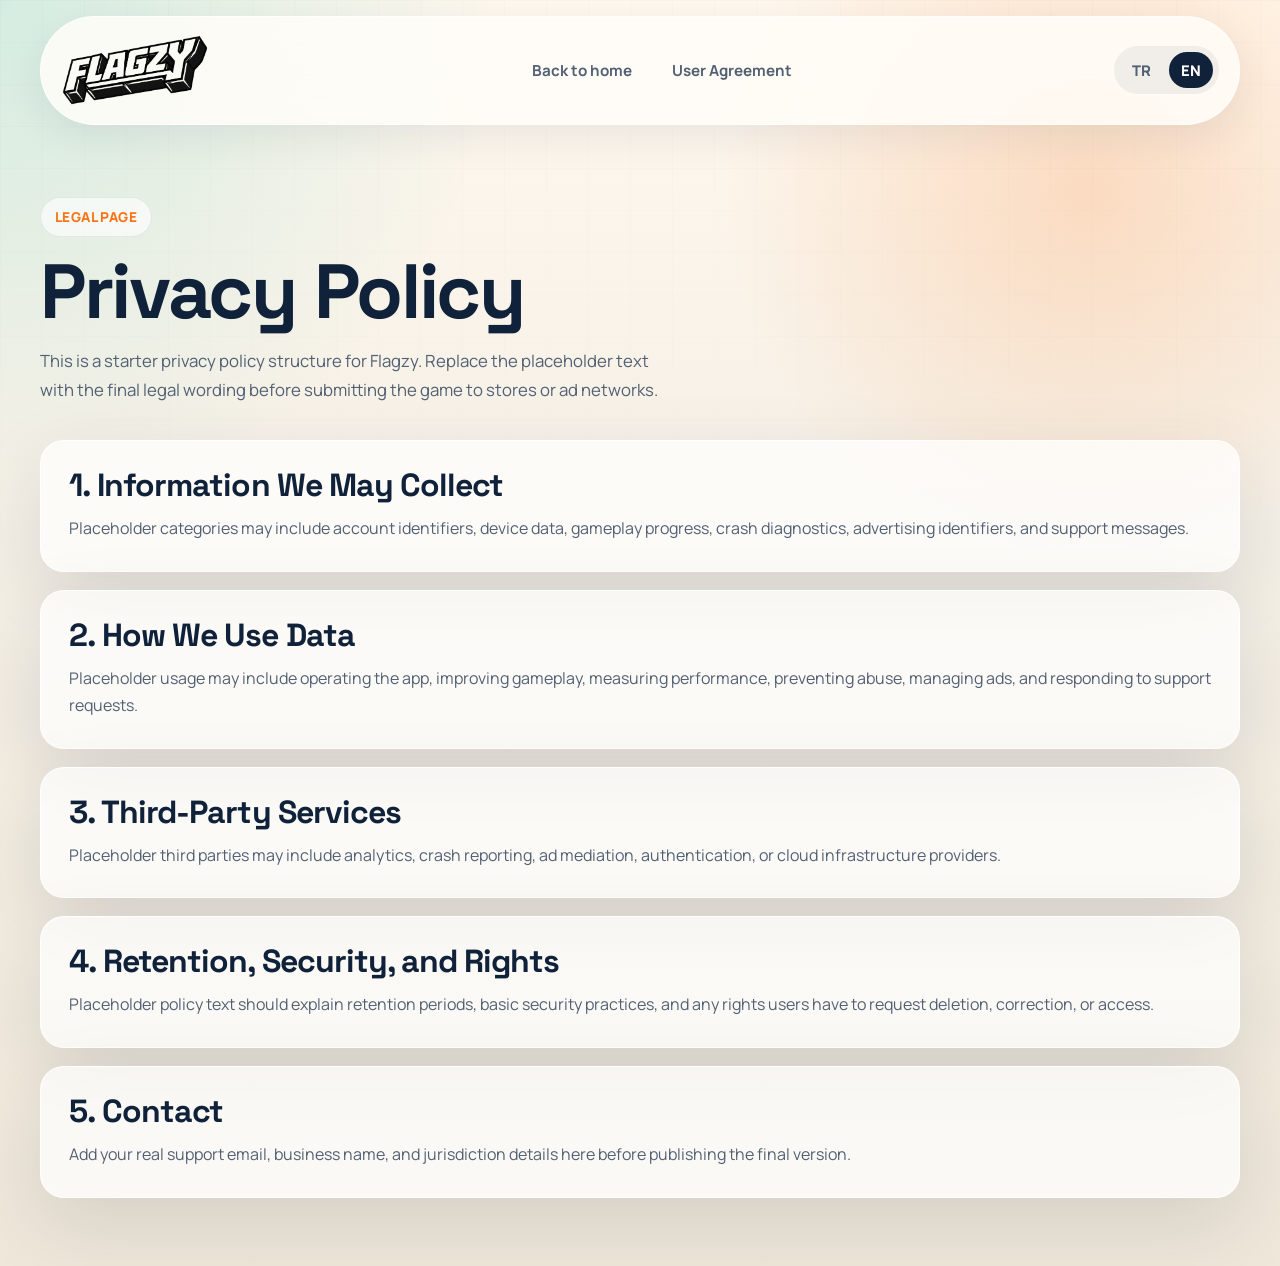
==== privacy.html @ a8903164 "Initial commit" ====
<!DOCTYPE html>
<html lang="en">
  <head>
    <meta charset="UTF-8" />
    <meta name="viewport" content="width=device-width, initial-scale=1.0" />
    <title>Flagzy | Privacy Policy</title>
    <meta
      name="description"
      content="Placeholder privacy policy page for the Flagzy mobile game."
    />
    <link rel="preconnect" href="https://fonts.googleapis.com" />
    <link rel="preconnect" href="https://fonts.gstatic.com" crossorigin />
    <link
      href="https://fonts.googleapis.com/css2?family=Manrope:wght@400;500;700;800&family=Space+Grotesk:wght@500;700&display=swap"
      rel="stylesheet"
    />
    <link rel="icon" href="logo.png" />
    <link rel="stylesheet" href="styles.css" />
  </head>
  <body data-title-key="metaTitlePrivacy" class="legal-page">
    <div class="page-shell">
      <header class="site-header legal-header">
        <a class="brand compact-brand" href="index.html#top">
          <img src="logo.png" alt="Flagzy logo" class="brand-logo" />
        </a>

        <nav class="legal-nav">
          <a href="index.html#overview" data-i18n="legalBackHome">Back to home</a>
          <a href="user-agreement.html" data-i18n="footerAgreement">User Agreement</a>
        </nav>

        <div class="lang-switch" aria-label="Language switcher">
          <button type="button" data-lang-switch="tr">TR</button>
          <button type="button" data-lang-switch="en">EN</button>
        </div>
      </header>

      <main class="legal-content">
        <section class="legal-hero">
          <span class="eyebrow" data-i18n="privacyEyebrow">Legal page</span>
          <h1 data-i18n="privacyTitle">Privacy Policy</h1>
          <p data-i18n="privacyIntro">
            This is a starter privacy policy structure for Flagzy. Replace the
            placeholder text with the final legal wording before submitting the
            game to stores or ad networks.
          </p>
        </section>

        <section class="legal-card">
          <h2 data-i18n="privacySectionOneTitle">1. Information We May Collect</h2>
          <p data-i18n="privacySectionOneText">
            Placeholder categories may include account identifiers, device data,
            gameplay progress, crash diagnostics, advertising identifiers, and
            support messages.
          </p>
        </section>

        <section class="legal-card">
          <h2 data-i18n="privacySectionTwoTitle">2. How We Use Data</h2>
          <p data-i18n="privacySectionTwoText">
            Placeholder usage may include operating the app, improving
            gameplay, measuring performance, preventing abuse, managing ads, and
            responding to support requests.
          </p>
        </section>

        <section class="legal-card">
          <h2 data-i18n="privacySectionThreeTitle">3. Third-Party Services</h2>
          <p data-i18n="privacySectionThreeText">
            Placeholder third parties may include analytics, crash reporting,
            ad mediation, authentication, or cloud infrastructure providers.
          </p>
        </section>

        <section class="legal-card">
          <h2 data-i18n="privacySectionFourTitle">4. Retention, Security, and Rights</h2>
          <p data-i18n="privacySectionFourText">
            Placeholder policy text should explain retention periods, basic
            security practices, and any rights users have to request deletion,
            correction, or access.
          </p>
        </section>

        <section class="legal-card">
          <h2 data-i18n="privacySectionFiveTitle">5. Contact</h2>
          <p data-i18n="privacySectionFiveText">
            Add your real support email, business name, and jurisdiction details
            here before publishing the final version.
          </p>
        </section>
      </main>
    </div>

    <script src="script.js"></script>
  </body>
</html>
---- styles.css ----
:root {
  --bg: #f4efe5;
  --bg-soft: #fff9ef;
  --surface: rgba(255, 255, 255, 0.8);
  --surface-strong: #fffdf8;
  --text: #10213a;
  --muted: #526073;
  --line: rgba(16, 33, 58, 0.12);
  --accent: #f97316;
  --accent-soft: rgba(249, 115, 22, 0.16);
  --mint: #14b8a6;
  --gold: #f4b400;
  --shadow: 0 28px 80px rgba(16, 33, 58, 0.12);
  --radius-xl: 32px;
  --radius-lg: 24px;
  --radius-md: 18px;
  --header-height: 92px;
}

* {
  box-sizing: border-box;
}

html {
  scroll-behavior: smooth;
}

body {
  margin: 0;
  min-width: 320px;
  font-family: "Manrope", sans-serif;
  color: var(--text);
  background:
    radial-gradient(circle at top left, rgba(20, 184, 166, 0.18), transparent 28%),
    radial-gradient(circle at 85% 15%, rgba(249, 115, 22, 0.2), transparent 24%),
    linear-gradient(180deg, #fff8ee 0%, #f4efe5 45%, #efe7d9 100%);
}

body::before {
  content: "";
  position: fixed;
  inset: 0;
  pointer-events: none;
  background-image:
    linear-gradient(rgba(16, 33, 58, 0.03) 1px, transparent 1px),
    linear-gradient(90deg, rgba(16, 33, 58, 0.03) 1px, transparent 1px);
  background-size: 42px 42px;
  mask-image: linear-gradient(180deg, rgba(0, 0, 0, 0.45), transparent 70%);
}

a {
  color: inherit;
  text-decoration: none;
}

img {
  display: block;
  max-width: 100%;
}

.page-shell {
  width: min(1200px, calc(100% - 32px));
  margin: 0 auto;
  padding-bottom: 48px;
}

.site-header {
  position: sticky;
  top: 16px;
  z-index: 20;
  display: grid;
  grid-template-columns: auto 1fr auto;
  align-items: center;
  gap: 16px;
  min-height: var(--header-height);
  margin-top: 16px;
  padding: 16px 20px;
  background: rgba(255, 253, 248, 0.86);
  border: 1px solid rgba(255, 255, 255, 0.8);
  border-radius: 999px;
  backdrop-filter: blur(20px);
  box-shadow: 0 12px 40px rgba(16, 33, 58, 0.08);
}

.brand,
.compact-brand {
  display: inline-flex;
  align-items: center;
}

.brand-logo {
  width: 148px;
  height: auto;
}

.site-nav,
.legal-nav {
  display: flex;
  flex-wrap: wrap;
  justify-content: center;
  gap: 12px;
}

.site-nav a,
.legal-nav a {
  padding: 10px 14px;
  font-size: 0.95rem;
  font-weight: 700;
  color: var(--muted);
  border-radius: 999px;
  transition:
    color 180ms ease,
    background-color 180ms ease,
    transform 180ms ease;
}

.site-nav a:hover,
.legal-nav a:hover,
.site-nav a:focus-visible,
.legal-nav a:focus-visible {
  color: var(--text);
  background: rgba(16, 33, 58, 0.06);
  transform: translateY(-1px);
}

.menu-toggle {
  display: none;
  justify-self: start;
  padding: 10px 14px;
  border: 0;
  border-radius: 999px;
  background: rgba(16, 33, 58, 0.08);
  color: var(--text);
  font: inherit;
  font-weight: 800;
  cursor: pointer;
}

.lang-switch {
  display: inline-flex;
  align-items: center;
  gap: 6px;
  padding: 6px;
  background: rgba(16, 33, 58, 0.06);
  border-radius: 999px;
}

.lang-switch button {
  border: 0;
  background: transparent;
  color: var(--muted);
  padding: 8px 12px;
  border-radius: 999px;
  font: inherit;
  font-size: 0.92rem;
  font-weight: 800;
  cursor: pointer;
  transition:
    background-color 180ms ease,
    color 180ms ease;
}

.lang-switch button.is-active {
  color: #ffffff;
  background: var(--text);
}

.section {
  padding: 72px 0;
  scroll-margin-top: 128px;
}

.hero {
  display: grid;
  grid-template-columns: minmax(0, 1.05fr) minmax(320px, 0.95fr);
  gap: 40px;
  align-items: center;
  min-height: calc(100vh - 160px);
}

.section-copy {
  position: relative;
  z-index: 1;
}

.eyebrow {
  display: inline-flex;
  align-items: center;
  gap: 8px;
  padding: 10px 14px;
  border-radius: 999px;
  background: rgba(255, 255, 255, 0.62);
  border: 1px solid rgba(16, 33, 58, 0.08);
  font-size: 0.85rem;
  font-weight: 800;
  letter-spacing: 0.03em;
  text-transform: uppercase;
  color: var(--accent);
}

h1,
h2,
h3 {
  margin: 0;
  font-family: "Space Grotesk", sans-serif;
  letter-spacing: -0.03em;
}

h1 {
  margin-top: 18px;
  font-size: clamp(3rem, 6vw, 5.6rem);
  line-height: 0.96;
}

h2 {
  margin-top: 18px;
  font-size: clamp(2.1rem, 4vw, 3.3rem);
  line-height: 1;
}

h3 {
  font-size: 1.35rem;
  line-height: 1.08;
}

p {
  margin: 0;
  line-height: 1.72;
  color: var(--muted);
}

.hero-text,
.section-heading p,
.legal-hero p {
  max-width: 62ch;
  margin-top: 18px;
  font-size: 1.05rem;
}

.cta-row {
  display: flex;
  flex-wrap: wrap;
  gap: 14px;
  margin-top: 28px;
}

.button {
  display: inline-flex;
  align-items: center;
  justify-content: center;
  min-height: 54px;
  padding: 0 22px;
  border-radius: 999px;
  font-weight: 800;
  transition:
    transform 180ms ease,
    box-shadow 180ms ease,
    background-color 180ms ease;
}

.button:hover,
.button:focus-visible {
  transform: translateY(-2px);
}

.button-primary {
  color: #ffffff;
  background: linear-gradient(135deg, var(--text), #1f3d5d);
  box-shadow: 0 18px 34px rgba(16, 33, 58, 0.18);
}

.button-secondary {
  color: var(--text);
  background: rgba(255, 255, 255, 0.8);
  border: 1px solid rgba(16, 33, 58, 0.08);
}

.hero-stats {
  display: grid;
  grid-template-columns: repeat(3, minmax(0, 1fr));
  gap: 14px;
  margin-top: 28px;
}

.stat-card,
.visual-card,
.info-card,
.mode-card,
.compliance-card,
.faq-card,
.legal-card,
.player-card {
  position: relative;
  overflow: hidden;
  background: rgba(255, 255, 255, 0.72);
  border: 1px solid rgba(255, 255, 255, 0.9);
  border-radius: var(--radius-lg);
  box-shadow: var(--shadow);
}

.stat-card {
  padding: 18px;
}

.stat-card strong {
  display: block;
  font-family: "Space Grotesk", sans-serif;
  font-size: 2rem;
}

.hero-visual {
  display: grid;
  gap: 18px;
}

.visual-card {
  padding: 24px;
}

.visual-card-main {
  min-height: 520px;
  background:
    linear-gradient(180deg, rgba(255, 255, 255, 0.96), rgba(255, 248, 238, 0.9)),
    linear-gradient(145deg, rgba(249, 115, 22, 0.08), rgba(20, 184, 166, 0.08));
}

.visual-card::before,
.mode-card::before,
.player-card::before {
  content: "";
  position: absolute;
  inset: auto auto -40px -40px;
  width: 160px;
  height: 160px;
  border-radius: 50%;
  background: radial-gradient(circle, rgba(249, 115, 22, 0.18), transparent 68%);
}

.visual-tag,
.mini-label,
.player-label {
  display: inline-flex;
  font-size: 0.82rem;
  font-weight: 800;
  text-transform: uppercase;
  letter-spacing: 0.06em;
  color: var(--accent);
}

.mock-phone {
  display: grid;
  place-items: center;
  margin-top: 20px;
}

.mock-phone-screen {
  width: min(320px, 100%);
  padding: 18px;
  border-radius: 30px;
  background: #0f172a;
  color: #ffffff;
  box-shadow: inset 0 0 0 1px rgba(255, 255, 255, 0.06);
}

.mock-header,
.player-footer {
  display: flex;
  justify-content: space-between;
  gap: 12px;
  font-size: 0.88rem;
  font-weight: 700;
}

.flag-placeholder {
  position: relative;
  height: 280px;
  margin: 18px 0;
  overflow: hidden;
  border-radius: 22px;
  background: #10213a;
}

.flag-strip {
  height: 33.33%;
}

.strip-a {
  background: #dc2626;
}

.strip-b {
  background: #f8fafc;
}

.strip-c {
  background: #1d4ed8;
}

.flag-reveal {
  position: absolute;
  inset: 0;
  background:
    radial-gradient(circle at 32% 42%, rgba(255, 255, 255, 0.04) 0 12%, transparent 12% 100%),
    linear-gradient(90deg, rgba(15, 23, 42, 0.84) 0 44%, transparent 44% 58%, rgba(15, 23, 42, 0.84) 58% 100%);
  animation: revealPulse 4s ease-in-out infinite;
}

.guess-list {
  display: flex;
  flex-wrap: wrap;
  gap: 10px;
}

.guess-chip {
  padding: 10px 12px;
  border-radius: 999px;
  background: rgba(255, 255, 255, 0.08);
  font-size: 0.9rem;
}

.visual-stack {
  display: grid;
  grid-template-columns: repeat(2, minmax(0, 1fr));
  gap: 18px;
}

.accent-card {
  background:
    linear-gradient(135deg, rgba(20, 184, 166, 0.16), rgba(255, 255, 255, 0.92)),
    rgba(255, 255, 255, 0.88);
}

.section-heading {
  max-width: 760px;
}

.overview-grid,
.modes-section,
.compliance-section,
.faq-section {
  display: grid;
  gap: 28px;
}

.flow-grid,
.mode-grid,
.compliance-grid,
.faq-grid {
  display: grid;
  grid-template-columns: repeat(2, minmax(0, 1fr));
  gap: 18px;
}

.download-section {
  padding-top: 18px;
}

.download-shell {
  display: grid;
  grid-template-columns: minmax(0, 1.1fr) minmax(320px, 0.9fr);
  gap: 28px;
  padding: 36px;
  border-radius: 40px;
  background:
    radial-gradient(circle at top left, rgba(96, 165, 250, 0.2), transparent 28%),
    linear-gradient(160deg, #162342 0%, #0b1530 100%);
  border: 1px solid rgba(255, 255, 255, 0.08);
  box-shadow: 0 36px 90px rgba(8, 15, 34, 0.36);
}

.download-eyebrow {
  background: rgba(255, 255, 255, 0.08);
  border-color: rgba(255, 255, 255, 0.08);
  color: #8fc6ff;
}

.download-copy h2 {
  color: #f8fbff;
}

.download-copy p {
  color: rgba(232, 239, 255, 0.72);
}

.download-points {
  display: grid;
  gap: 18px;
  margin: 30px 0 0;
  padding: 0;
  list-style: none;
}

.download-points li {
  position: relative;
  padding-left: 28px;
  color: #f2f6ff;
  font-size: 1.2rem;
  font-weight: 700;
  line-height: 1.4;
}

.download-points li::before {
  content: "";
  position: absolute;
  top: 50%;
  left: 0;
  width: 14px;
  height: 14px;
  border-radius: 999px;
  background: linear-gradient(135deg, #60a5fa, #a78bfa);
  transform: translateY(-50%);
  box-shadow: 0 0 24px rgba(96, 165, 250, 0.5);
}

.download-panel {
  display: grid;
  align-content: center;
  gap: 28px;
  padding: 28px;
  border-radius: 32px;
  background: rgba(255, 255, 255, 0.06);
  border: 1px solid rgba(255, 255, 255, 0.08);
  box-shadow: inset 0 1px 0 rgba(255, 255, 255, 0.04);
}

.download-app {
  display: flex;
  align-items: center;
  gap: 18px;
}

.download-app-icon {
  display: grid;
  place-items: center;
  width: 102px;
  height: 102px;
  padding: 14px;
  border-radius: 28px;
  background: linear-gradient(145deg, rgba(96, 165, 250, 0.26), rgba(14, 23, 48, 0.9));
  box-shadow: inset 0 1px 0 rgba(255, 255, 255, 0.08);
}

.download-app-icon img {
  width: 100%;
  height: 100%;
  object-fit: contain;
}

.download-app-meta strong {
  display: block;
  color: #ffffff;
  font-family: "Space Grotesk", sans-serif;
  font-size: clamp(1.8rem, 4vw, 2.4rem);
  line-height: 1;
}

.download-app-meta span {
  display: block;
  margin-top: 10px;
  color: rgba(232, 239, 255, 0.72);
  font-size: 1.08rem;
  line-height: 1.5;
}

.store-badges {
  display: flex;
  flex-wrap: wrap;
  gap: 16px;
}

.store-badge {
  min-width: 218px;
  padding: 16px 18px;
  border-radius: 22px;
  color: #ffffff;
  background: #07090f;
  border: 1px solid rgba(255, 255, 255, 0.26);
  box-shadow: 0 18px 30px rgba(0, 0, 0, 0.28);
  transition:
    transform 180ms ease,
    box-shadow 180ms ease,
    border-color 180ms ease;
}

.store-badge:hover,
.store-badge:focus-visible {
  transform: translateY(-2px);
  border-color: rgba(255, 255, 255, 0.4);
  box-shadow: 0 24px 38px rgba(0, 0, 0, 0.34);
}

.store-badge-play {
  background: linear-gradient(135deg, #0e1c38, #12264b);
}

.store-badge-top,
.store-badge-main {
  display: block;
}

.store-badge-top {
  font-size: 0.9rem;
  color: rgba(255, 255, 255, 0.76);
}

.store-badge-main {
  margin-top: 6px;
  font-family: "Space Grotesk", sans-serif;
  font-size: 2rem;
  line-height: 1;
}

.info-card,
.mode-card,
.compliance-card,
.faq-card,
.legal-card {
  padding: 28px;
}

.step-index,
.mode-number {
  display: inline-flex;
  margin-bottom: 14px;
  color: var(--accent);
  font-family: "Space Grotesk", sans-serif;
  font-size: 0.95rem;
  font-weight: 700;
}

.mode-card {
  min-height: 272px;
}

.mode-card p,
.compliance-card p,
.faq-card p,
.legal-card p {
  margin-top: 14px;
}

.mode-tags {
  display: flex;
  flex-wrap: wrap;
  gap: 10px;
  margin-top: 18px;
}

.mode-tags span {
  padding: 10px 12px;
  border-radius: 999px;
  background: var(--accent-soft);
  color: var(--text);
  font-size: 0.9rem;
  font-weight: 800;
}

.event-layout {
  display: grid;
  grid-template-columns: minmax(0, 1fr) minmax(300px, 420px);
  gap: 28px;
  align-items: center;
}

.event-points {
  display: grid;
  gap: 18px;
  margin-top: 24px;
}

.event-points strong {
  display: block;
  font-size: 1.02rem;
}

.event-points p {
  margin-top: 8px;
}

.player-card {
  padding: 24px;
  background:
    linear-gradient(180deg, rgba(16, 33, 58, 0.05), rgba(249, 115, 22, 0.1)),
    rgba(255, 255, 255, 0.84);
}

.player-photo {
  height: 420px;
  margin: 18px 0;
  border-radius: 26px;
  background:
    radial-gradient(circle at 50% 28%, rgba(255, 255, 255, 0.5), transparent 18%),
    radial-gradient(circle at 48% 34%, rgba(255, 255, 255, 0.14), transparent 40%),
    linear-gradient(180deg, rgba(16, 33, 58, 0.9), rgba(16, 33, 58, 0.7));
  filter: blur(9px) saturate(1.2);
  animation: blurShift 6s ease-in-out infinite;
}

.inline-link {
  display: inline-flex;
  margin-top: 18px;
  font-weight: 800;
  color: var(--accent);
}

.inline-link:hover,
.inline-link:focus-visible {
  text-decoration: underline;
}

.site-footer {
  display: flex;
  justify-content: center;
  gap: 24px;
  margin-top: 12px;
  padding: 28px 0 10px;
  border-top: 1px solid var(--line);
}

.footer-links {
  display: flex;
  flex-wrap: wrap;
  align-content: center;
  justify-content: center;
  gap: 14px;
}

.footer-links a {
  font-weight: 800;
  color: var(--muted);
}

.footer-links a:hover,
.footer-links a:focus-visible {
  color: var(--text);
}

.legal-page {
  min-height: 100vh;
}

.legal-header {
  grid-template-columns: auto 1fr auto;
}

.legal-content {
  display: grid;
  gap: 18px;
  padding: 72px 0 20px;
}

.legal-hero {
  padding: 0 0 18px;
}

.legal-card h2 {
  margin-top: 0;
  font-size: clamp(1.5rem, 3vw, 2rem);
}

@keyframes revealPulse {
  0%,
  100% {
    transform: translateX(-4%);
    opacity: 0.9;
  }

  50% {
    transform: translateX(4%);
    opacity: 0.72;
  }
}

@keyframes blurShift {
  0%,
  100% {
    filter: blur(10px) saturate(1.1);
    transform: scale(1);
  }

  50% {
    filter: blur(6px) saturate(1.25);
    transform: scale(1.02);
  }
}

@media (max-width: 1080px) {
  .hero,
  .event-layout,
  .download-shell {
    grid-template-columns: 1fr;
  }

  .hero {
    min-height: auto;
    padding-top: 48px;
  }

  .site-header {
    grid-template-columns: auto auto 1fr auto;
  }

  .menu-toggle {
    display: inline-flex;
    align-items: center;
  }

  .site-nav {
    position: absolute;
    top: calc(100% + 12px);
    left: 0;
    right: 0;
    display: none;
    flex-direction: column;
    align-items: stretch;
    padding: 16px;
    background: rgba(255, 253, 248, 0.96);
    border: 1px solid rgba(255, 255, 255, 0.9);
    border-radius: 28px;
    box-shadow: 0 16px 50px rgba(16, 33, 58, 0.16);
  }

  .site-nav.is-open {
    display: flex;
  }

  .site-nav a {
    text-align: center;
  }
}

@media (max-width: 820px) {
  .page-shell {
    width: min(100% - 20px, 1200px);
  }

  .site-header,
  .legal-header {
    grid-template-columns: 1fr auto auto;
    gap: 10px;
    padding: 14px;
    border-radius: 28px;
  }

  .brand-logo,
  .footer-logo {
    width: 118px;
  }

  .legal-nav {
    display: none;
  }

  .flow-grid,
  .mode-grid,
  .compliance-grid,
  .faq-grid,
  .hero-stats,
  .visual-stack {
    grid-template-columns: 1fr;
  }

  .section {
    padding: 56px 0;
  }

  h1 {
    font-size: clamp(2.6rem, 12vw, 4rem);
  }

  h2 {
    font-size: clamp(1.9rem, 8vw, 2.7rem);
  }

  .visual-card-main {
    min-height: auto;
  }

  .mock-phone-screen {
    width: 100%;
  }

  .flag-placeholder {
    height: 220px;
  }

  .player-photo {
    height: 320px;
  }

  .download-shell {
    padding: 24px;
    border-radius: 30px;
  }

  .download-panel {
    padding: 22px;
    border-radius: 24px;
  }

  .download-app {
    flex-direction: column;
    align-items: flex-start;
  }

  .download-app-icon {
    width: 88px;
    height: 88px;
  }

  .download-points li {
    font-size: 1.05rem;
  }

  .store-badges {
    flex-direction: column;
  }

  .store-badge {
    min-width: 0;
    width: 100%;
  }

  .site-footer {
    flex-direction: column;
  }

  .footer-links {
    justify-content: flex-start;
  }
}

@media (max-width: 560px) {
  .site-header,
  .legal-header {
    position: static;
    margin-top: 10px;
  }

  .menu-toggle,
  .lang-switch button,
  .site-nav a,
  .legal-nav a,
  .button,
  .mode-tags span {
    font-size: 0.88rem;
  }

  .stat-card,
  .visual-card,
  .info-card,
  .mode-card,
  .compliance-card,
  .faq-card,
  .legal-card,
  .player-card,
  .download-shell,
  .download-panel {
    border-radius: 22px;
  }
}
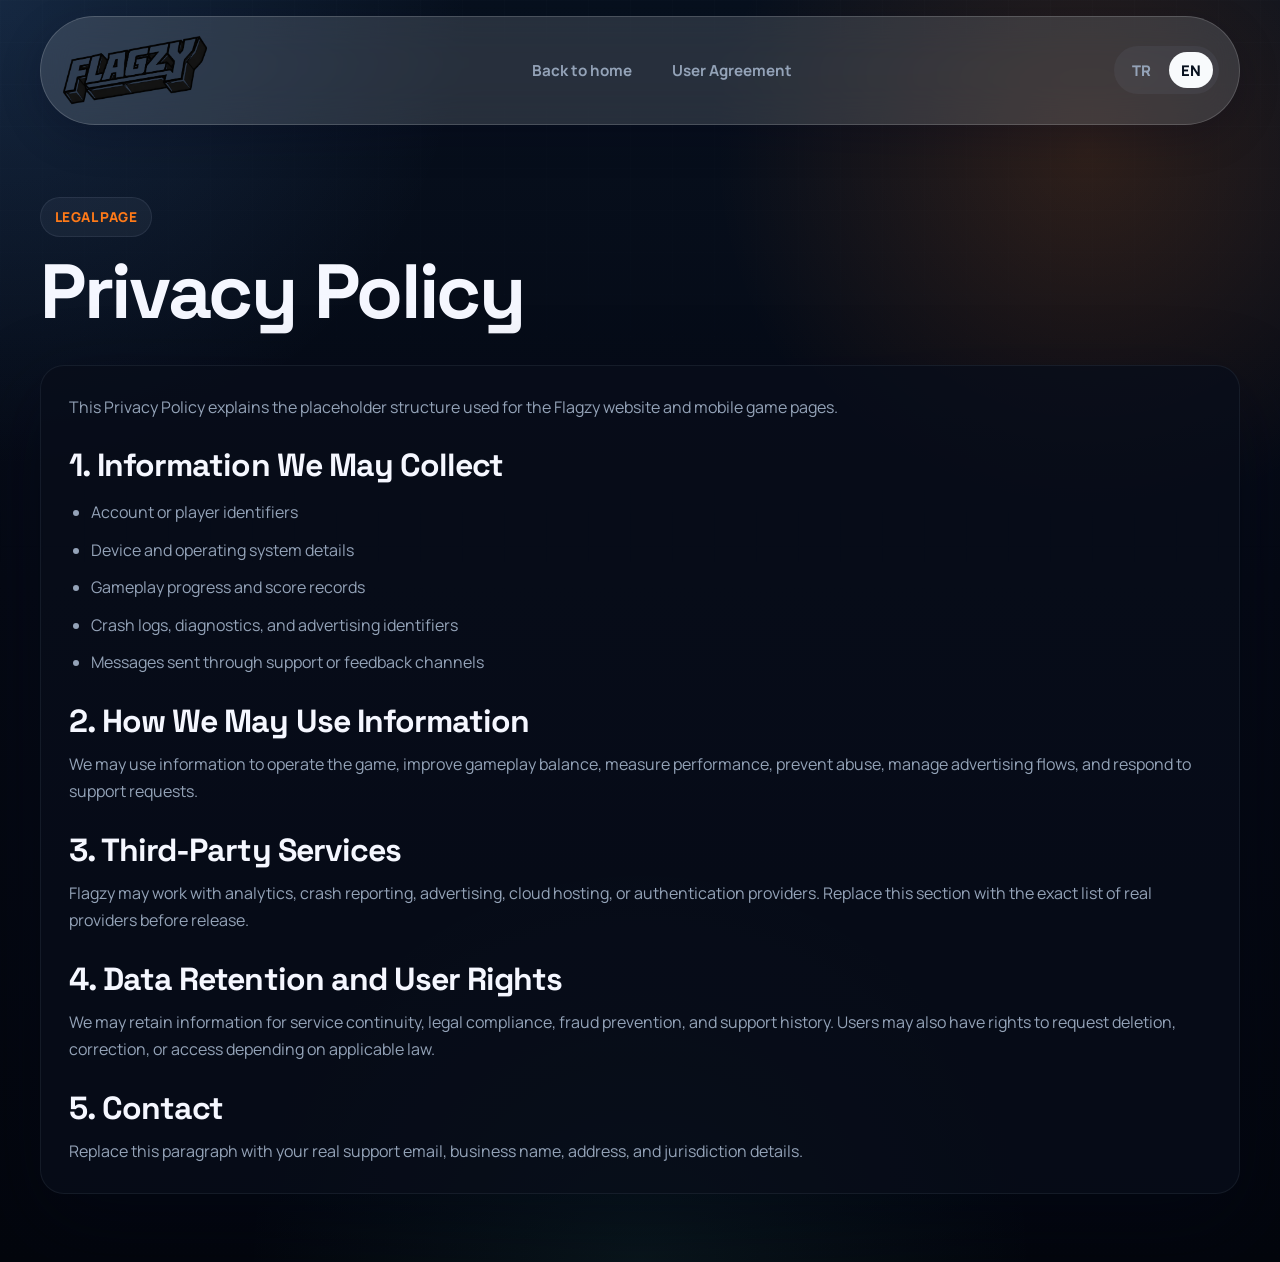
==== commit a121226b: "Flagzy Güncel Site" ====
--- a/privacy.html
+++ b/privacy.html
@@ -39,55 +39,11 @@
         <section class="legal-hero">
           <span class="eyebrow" data-i18n="privacyEyebrow">Legal page</span>
           <h1 data-i18n="privacyTitle">Privacy Policy</h1>
-          <p data-i18n="privacyIntro">
-            This is a starter privacy policy structure for Flagzy. Replace the
-            placeholder text with the final legal wording before submitting the
-            game to stores or ad networks.
-          </p>
         </section>
 
-        <section class="legal-card">
-          <h2 data-i18n="privacySectionOneTitle">1. Information We May Collect</h2>
-          <p data-i18n="privacySectionOneText">
-            Placeholder categories may include account identifiers, device data,
-            gameplay progress, crash diagnostics, advertising identifiers, and
-            support messages.
-          </p>
-        </section>
-
-        <section class="legal-card">
-          <h2 data-i18n="privacySectionTwoTitle">2. How We Use Data</h2>
-          <p data-i18n="privacySectionTwoText">
-            Placeholder usage may include operating the app, improving
-            gameplay, measuring performance, preventing abuse, managing ads, and
-            responding to support requests.
-          </p>
-        </section>
-
-        <section class="legal-card">
-          <h2 data-i18n="privacySectionThreeTitle">3. Third-Party Services</h2>
-          <p data-i18n="privacySectionThreeText">
-            Placeholder third parties may include analytics, crash reporting,
-            ad mediation, authentication, or cloud infrastructure providers.
-          </p>
-        </section>
-
-        <section class="legal-card">
-          <h2 data-i18n="privacySectionFourTitle">4. Retention, Security, and Rights</h2>
-          <p data-i18n="privacySectionFourText">
-            Placeholder policy text should explain retention periods, basic
-            security practices, and any rights users have to request deletion,
-            correction, or access.
-          </p>
-        </section>
-
-        <section class="legal-card">
-          <h2 data-i18n="privacySectionFiveTitle">5. Contact</h2>
-          <p data-i18n="privacySectionFiveText">
-            Add your real support email, business name, and jurisdiction details
-            here before publishing the final version.
-          </p>
-        </section>
+        <article class="legal-card legal-markdown" data-legal-doc="privacy">
+          <p data-i18n="legalLoading">Loading document...</p>
+        </article>
       </main>
     </div>
 
--- a/styles.css
+++ b/styles.css
@@ -1,16 +1,16 @@
 :root {
-  --bg: #f4efe5;
-  --bg-soft: #fff9ef;
-  --surface: rgba(255, 255, 255, 0.8);
-  --surface-strong: #fffdf8;
-  --text: #10213a;
-  --muted: #526073;
-  --line: rgba(16, 33, 58, 0.12);
-  --accent: #f97316;
-  --accent-soft: rgba(249, 115, 22, 0.16);
-  --mint: #14b8a6;
-  --gold: #f4b400;
-  --shadow: 0 28px 80px rgba(16, 33, 58, 0.12);
+  --bg: #050914;
+  --bg-soft: #0b1222;
+  --surface: rgba(9, 15, 28, 0.8);
+  --surface-strong: #0d1426;
+  --text: #f5f7ff;
+  --muted: #94a3b8;
+  --line: rgba(148, 163, 184, 0.16);
+  --accent: #ff7a18;
+  --accent-soft: rgba(96, 165, 250, 0.16);
+  --mint: #4fd1c5;
+  --gold: #f5b942;
+  --shadow: 0 28px 80px rgba(2, 6, 23, 0.42);
   --radius-xl: 32px;
   --radius-lg: 24px;
   --radius-md: 18px;
@@ -31,9 +31,10 @@
   font-family: "Manrope", sans-serif;
   color: var(--text);
   background:
-    radial-gradient(circle at top left, rgba(20, 184, 166, 0.18), transparent 28%),
-    radial-gradient(circle at 85% 15%, rgba(249, 115, 22, 0.2), transparent 24%),
-    linear-gradient(180deg, #fff8ee 0%, #f4efe5 45%, #efe7d9 100%);
+    radial-gradient(circle at top left, rgba(96, 165, 250, 0.16), transparent 26%),
+    radial-gradient(circle at 85% 12%, rgba(255, 122, 24, 0.16), transparent 24%),
+    radial-gradient(circle at 50% 100%, rgba(79, 209, 197, 0.08), transparent 28%),
+    linear-gradient(180deg, #07101e 0%, #050914 46%, #03060d 100%);
 }
 
 body::before {
@@ -42,8 +43,8 @@
   inset: 0;
   pointer-events: none;
   background-image:
-    linear-gradient(rgba(16, 33, 58, 0.03) 1px, transparent 1px),
-    linear-gradient(90deg, rgba(16, 33, 58, 0.03) 1px, transparent 1px);
+    linear-gradient(rgba(148, 163, 184, 0.04) 1px, transparent 1px),
+    linear-gradient(90deg, rgba(148, 163, 184, 0.04) 1px, transparent 1px);
   background-size: 42px 42px;
   mask-image: linear-gradient(180deg, rgba(0, 0, 0, 0.45), transparent 70%);
 }
@@ -75,11 +76,11 @@
   min-height: var(--header-height);
   margin-top: 16px;
   padding: 16px 20px;
-  background: rgba(255, 253, 248, 0.86);
-  border: 1px solid rgba(255, 255, 255, 0.8);
+  background: rgba(156, 163, 175, 0.22);
+  border: 1px solid rgba(229, 231, 235, 0.18);
   border-radius: 999px;
   backdrop-filter: blur(20px);
-  box-shadow: 0 12px 40px rgba(16, 33, 58, 0.08);
+  box-shadow: 0 12px 40px rgba(2, 6, 23, 0.24);
 }
 
 .brand,
@@ -119,7 +120,7 @@
 .site-nav a:focus-visible,
 .legal-nav a:focus-visible {
   color: var(--text);
-  background: rgba(16, 33, 58, 0.06);
+  background: rgba(148, 163, 184, 0.08);
   transform: translateY(-1px);
 }
 
@@ -129,7 +130,7 @@
   padding: 10px 14px;
   border: 0;
   border-radius: 999px;
-  background: rgba(16, 33, 58, 0.08);
+  background: rgba(148, 163, 184, 0.1);
   color: var(--text);
   font: inherit;
   font-weight: 800;
@@ -141,7 +142,7 @@
   align-items: center;
   gap: 6px;
   padding: 6px;
-  background: rgba(16, 33, 58, 0.06);
+  background: rgba(148, 163, 184, 0.08);
   border-radius: 999px;
 }
 
@@ -161,8 +162,8 @@
 }
 
 .lang-switch button.is-active {
-  color: #ffffff;
-  background: var(--text);
+  color: #07101e;
+  background: #f8fafc;
 }
 
 .section {
@@ -189,8 +190,8 @@
   gap: 8px;
   padding: 10px 14px;
   border-radius: 999px;
-  background: rgba(255, 255, 255, 0.62);
-  border: 1px solid rgba(16, 33, 58, 0.08);
+  background: rgba(148, 163, 184, 0.08);
+  border: 1px solid rgba(148, 163, 184, 0.12);
   font-size: 0.85rem;
   font-weight: 800;
   letter-spacing: 0.03em;
@@ -264,15 +265,15 @@
 }
 
 .button-primary {
-  color: #ffffff;
-  background: linear-gradient(135deg, var(--text), #1f3d5d);
-  box-shadow: 0 18px 34px rgba(16, 33, 58, 0.18);
+  color: #07101e;
+  background: linear-gradient(135deg, #f8fafc, #dbe4ff);
+  box-shadow: 0 18px 34px rgba(2, 6, 23, 0.28);
 }
 
 .button-secondary {
   color: var(--text);
-  background: rgba(255, 255, 255, 0.8);
-  border: 1px solid rgba(16, 33, 58, 0.08);
+  background: rgba(148, 163, 184, 0.08);
+  border: 1px solid rgba(148, 163, 184, 0.14);
 }
 
 .hero-stats {
@@ -292,8 +293,8 @@
 .player-card {
   position: relative;
   overflow: hidden;
-  background: rgba(255, 255, 255, 0.72);
-  border: 1px solid rgba(255, 255, 255, 0.9);
+  background: rgba(8, 14, 26, 0.78);
+  border: 1px solid rgba(148, 163, 184, 0.1);
   border-radius: var(--radius-lg);
   box-shadow: var(--shadow);
 }
@@ -320,8 +321,48 @@
 .visual-card-main {
   min-height: 520px;
   background:
-    linear-gradient(180deg, rgba(255, 255, 255, 0.96), rgba(255, 248, 238, 0.9)),
-    linear-gradient(145deg, rgba(249, 115, 22, 0.08), rgba(20, 184, 166, 0.08));
+    radial-gradient(circle at top left, rgba(96, 165, 250, 0.14), transparent 24%),
+    linear-gradient(180deg, rgba(9, 15, 28, 0.96), rgba(10, 18, 34, 0.92));
+}
+
+.hero-store-links {
+  display: flex;
+  flex-wrap: wrap;
+  gap: 14px;
+  margin-top: 4px;
+  margin-bottom: 6px;
+}
+
+.hero-store-link {
+  display: inline-flex;
+  align-items: center;
+  justify-content: center;
+  width: 224px;
+  height: 76px;
+  padding: 8px 12px;
+  overflow: hidden;
+  border-radius: 20px;
+  background: rgba(8, 14, 26, 0.7);
+  border: 1px solid rgba(148, 163, 184, 0.14);
+  box-shadow: 0 16px 34px rgba(2, 6, 23, 0.24);
+  transition:
+    transform 180ms ease,
+    box-shadow 180ms ease,
+    background-color 180ms ease;
+}
+
+.hero-store-link:hover,
+.hero-store-link:focus-visible {
+  transform: translateY(-2px);
+  box-shadow: 0 20px 36px rgba(2, 6, 23, 0.32);
+  background: rgba(12, 19, 34, 0.92);
+}
+
+.hero-store-link img {
+  display: block;
+  width: 100%;
+  height: 100%;
+  object-fit: contain;
 }
 
 .visual-card::before,
@@ -333,7 +374,7 @@
   width: 160px;
   height: 160px;
   border-radius: 50%;
-  background: radial-gradient(circle, rgba(249, 115, 22, 0.18), transparent 68%);
+  background: radial-gradient(circle, rgba(96, 165, 250, 0.16), transparent 68%);
 }
 
 .visual-tag,
@@ -357,9 +398,11 @@
   width: min(320px, 100%);
   padding: 18px;
   border-radius: 30px;
-  background: #0f172a;
+  background: #0a1120;
   color: #ffffff;
-  box-shadow: inset 0 0 0 1px rgba(255, 255, 255, 0.06);
+  box-shadow:
+    inset 0 0 0 1px rgba(148, 163, 184, 0.08),
+    0 26px 54px rgba(2, 6, 23, 0.4);
 }
 
 .mock-header,
@@ -377,7 +420,7 @@
   margin: 18px 0;
   overflow: hidden;
   border-radius: 22px;
-  background: #10213a;
+  background: #091423;
 }
 
 .flag-strip {
@@ -414,7 +457,7 @@
 .guess-chip {
   padding: 10px 12px;
   border-radius: 999px;
-  background: rgba(255, 255, 255, 0.08);
+  background: rgba(255, 255, 255, 0.1);
   font-size: 0.9rem;
 }
 
@@ -426,8 +469,8 @@
 
 .accent-card {
   background:
-    linear-gradient(135deg, rgba(20, 184, 166, 0.16), rgba(255, 255, 255, 0.92)),
-    rgba(255, 255, 255, 0.88);
+    linear-gradient(135deg, rgba(96, 165, 250, 0.16), rgba(8, 14, 26, 0.94)),
+    rgba(8, 14, 26, 0.9);
 }
 
 .section-heading {
@@ -436,7 +479,7 @@
 
 .overview-grid,
 .modes-section,
-.compliance-section,
+.showcase-section,
 .faq-section {
   display: grid;
   gap: 28px;
@@ -444,11 +487,135 @@
 
 .flow-grid,
 .mode-grid,
-.compliance-grid,
-.faq-grid {
+ .faq-grid {
   display: grid;
   grid-template-columns: repeat(2, minmax(0, 1fr));
   gap: 18px;
+}
+
+.showcase-grid {
+  display: grid;
+  grid-template-columns: minmax(0, 1.2fr) minmax(320px, 0.8fr);
+  gap: 24px;
+  align-items: stretch;
+}
+
+.showcase-stage,
+.showcase-copy-card {
+  position: relative;
+  overflow: hidden;
+  background: rgba(8, 14, 26, 0.78);
+  border: 1px solid rgba(148, 163, 184, 0.1);
+  border-radius: var(--radius-lg);
+  box-shadow: var(--shadow);
+}
+
+.showcase-stage {
+  min-height: 520px;
+  padding: 28px;
+  background:
+    radial-gradient(circle at 20% 18%, rgba(96, 165, 250, 0.18), transparent 22%),
+    radial-gradient(circle at 82% 76%, rgba(255, 122, 24, 0.18), transparent 18%),
+    linear-gradient(180deg, rgba(7, 12, 23, 0.98), rgba(9, 16, 28, 0.95));
+}
+
+.iso-scene {
+  position: relative;
+  height: 100%;
+  min-height: 460px;
+  perspective: 1200px;
+}
+
+.iso-card {
+  position: absolute;
+  padding: 18px;
+  border-radius: 24px;
+  background: linear-gradient(180deg, rgba(18, 27, 46, 0.96), rgba(9, 14, 24, 0.98));
+  border: 1px solid rgba(148, 163, 184, 0.12);
+  box-shadow:
+    0 24px 60px rgba(2, 6, 23, 0.42),
+    inset 0 1px 0 rgba(255, 255, 255, 0.05);
+  transform-style: preserve-3d;
+}
+
+.iso-card-large {
+  inset: 82px 108px 34px 24px;
+  transform: rotateX(57deg) rotateZ(-31deg) translateZ(0);
+  animation: floatLarge 8s ease-in-out infinite;
+}
+
+.iso-card-top {
+  top: 18px;
+  right: 16px;
+  width: 220px;
+  height: 172px;
+  transform: rotateX(57deg) rotateZ(-29deg);
+  animation: floatSmall 7s ease-in-out infinite;
+}
+
+.iso-card-bottom {
+  right: 34px;
+  bottom: 24px;
+  width: 250px;
+  height: 188px;
+  transform: rotateX(57deg) rotateZ(-29deg);
+  animation: floatSmallReverse 7.5s ease-in-out infinite;
+}
+
+.iso-label {
+  display: inline-flex;
+  margin-bottom: 12px;
+  color: #cbd5e1;
+  font-size: 0.78rem;
+  font-weight: 800;
+  letter-spacing: 0.08em;
+  text-transform: uppercase;
+}
+
+.iso-screen {
+  height: calc(100% - 30px);
+  border-radius: 18px;
+  overflow: hidden;
+  border: 1px solid rgba(148, 163, 184, 0.08);
+  background-color: #0b1222;
+}
+
+.iso-screen-flag {
+  background:
+    radial-gradient(circle at 20% 28%, rgba(255, 255, 255, 0.08), transparent 12%),
+    linear-gradient(90deg, rgba(255, 255, 255, 0.08) 0 22%, transparent 22% 78%, rgba(255, 255, 255, 0.08) 78% 100%),
+    linear-gradient(180deg, #b91c1c 0 33%, #e5e7eb 33% 66%, #1d4ed8 66% 100%);
+}
+
+.iso-screen-flash {
+  background:
+    radial-gradient(circle at 68% 36%, rgba(255, 255, 255, 0.18), transparent 18%),
+    linear-gradient(145deg, rgba(255, 122, 24, 0.28), transparent 34%),
+    linear-gradient(180deg, #172554 0 50%, #0f172a 50% 100%);
+}
+
+.iso-screen-weekly {
+  background:
+    radial-gradient(circle at 30% 34%, rgba(79, 209, 197, 0.22), transparent 16%),
+    radial-gradient(circle at 62% 56%, rgba(255, 255, 255, 0.08), transparent 18%),
+    linear-gradient(135deg, #0f172a 0%, #1e293b 46%, #0b1222 100%);
+}
+
+.showcase-copy-grid {
+  display: grid;
+  gap: 18px;
+}
+
+.showcase-copy-card {
+  padding: 28px;
+}
+
+.showcase-copy-card h3 {
+  font-size: 1.4rem;
+}
+
+.showcase-copy-card p {
+  margin-top: 14px;
 }
 
 .download-section {
@@ -462,10 +629,10 @@
   padding: 36px;
   border-radius: 40px;
   background:
-    radial-gradient(circle at top left, rgba(96, 165, 250, 0.2), transparent 28%),
-    linear-gradient(160deg, #162342 0%, #0b1530 100%);
-  border: 1px solid rgba(255, 255, 255, 0.08);
-  box-shadow: 0 36px 90px rgba(8, 15, 34, 0.36);
+    radial-gradient(circle at top left, rgba(96, 165, 250, 0.18), transparent 28%),
+    linear-gradient(160deg, #0d1628 0%, #050914 100%);
+  border: 1px solid rgba(148, 163, 184, 0.12);
+  box-shadow: 0 36px 90px rgba(2, 6, 23, 0.42);
 }
 
 .download-eyebrow {
@@ -518,9 +685,9 @@
   gap: 28px;
   padding: 28px;
   border-radius: 32px;
-  background: rgba(255, 255, 255, 0.06);
-  border: 1px solid rgba(255, 255, 255, 0.08);
-  box-shadow: inset 0 1px 0 rgba(255, 255, 255, 0.04);
+  background: rgba(255, 255, 255, 0.04);
+  border: 1px solid rgba(148, 163, 184, 0.12);
+  box-shadow: inset 0 1px 0 rgba(255, 255, 255, 0.03);
 }
 
 .download-app {
@@ -536,7 +703,7 @@
   height: 102px;
   padding: 14px;
   border-radius: 28px;
-  background: linear-gradient(145deg, rgba(96, 165, 250, 0.26), rgba(14, 23, 48, 0.9));
+  background: linear-gradient(145deg, rgba(229, 231, 235, 0.95), rgba(156, 163, 175, 0.95));
   box-shadow: inset 0 1px 0 rgba(255, 255, 255, 0.08);
 }
 
@@ -569,13 +736,17 @@
 }
 
 .store-badge {
-  min-width: 218px;
-  padding: 16px 18px;
+  display: inline-flex;
+  align-items: center;
+  justify-content: center;
+  width: 224px;
+  height: 76px;
+  padding: 8px 12px;
+  overflow: hidden;
   border-radius: 22px;
-  color: #ffffff;
-  background: #07090f;
-  border: 1px solid rgba(255, 255, 255, 0.26);
-  box-shadow: 0 18px 30px rgba(0, 0, 0, 0.28);
+  background: rgba(255, 255, 255, 0.05);
+  border: 1px solid rgba(148, 163, 184, 0.12);
+  box-shadow: 0 18px 30px rgba(0, 0, 0, 0.18);
   transition:
     transform 180ms ease,
     box-shadow 180ms ease,
@@ -585,29 +756,20 @@
 .store-badge:hover,
 .store-badge:focus-visible {
   transform: translateY(-2px);
-  border-color: rgba(255, 255, 255, 0.4);
+  border-color: rgba(255, 255, 255, 0.24);
   box-shadow: 0 24px 38px rgba(0, 0, 0, 0.34);
 }
 
-.store-badge-play {
-  background: linear-gradient(135deg, #0e1c38, #12264b);
-}
-
-.store-badge-top,
-.store-badge-main {
+.store-badge img {
   display: block;
-}
-
-.store-badge-top {
-  font-size: 0.9rem;
-  color: rgba(255, 255, 255, 0.76);
-}
-
-.store-badge-main {
-  margin-top: 6px;
-  font-family: "Space Grotesk", sans-serif;
-  font-size: 2rem;
-  line-height: 1;
+  width: 100%;
+  height: 100%;
+  object-fit: contain;
+}
+
+[data-store-link="googlePlay"] img {
+  transform: scale(1.12);
+  transform-origin: center;
 }
 
 .info-card,
@@ -680,8 +842,8 @@
 .player-card {
   padding: 24px;
   background:
-    linear-gradient(180deg, rgba(16, 33, 58, 0.05), rgba(249, 115, 22, 0.1)),
-    rgba(255, 255, 255, 0.84);
+    linear-gradient(180deg, rgba(96, 165, 250, 0.08), rgba(255, 122, 24, 0.08)),
+    rgba(8, 14, 26, 0.84);
 }
 
 .player-photo {
@@ -710,18 +872,57 @@
 
 .site-footer {
   display: flex;
-  justify-content: center;
+  justify-content: space-between;
+  align-items: center;
   gap: 24px;
-  margin-top: 12px;
-  padding: 28px 0 10px;
-  border-top: 1px solid var(--line);
+  margin-top: 18px;
+  padding: 10px 0 4px;
+}
+
+.footer-copy {
+  color: var(--muted);
+  font-size: 0.95rem;
+  font-weight: 700;
+}
+
+@keyframes floatLarge {
+  0%,
+  100% {
+    transform: rotateX(57deg) rotateZ(-31deg) translate3d(0, 0, 0);
+  }
+
+  50% {
+    transform: rotateX(57deg) rotateZ(-31deg) translate3d(0, -14px, 0);
+  }
+}
+
+@keyframes floatSmall {
+  0%,
+  100% {
+    transform: rotateX(57deg) rotateZ(-29deg) translate3d(0, 0, 0);
+  }
+
+  50% {
+    transform: rotateX(57deg) rotateZ(-29deg) translate3d(0, -10px, 0);
+  }
+}
+
+@keyframes floatSmallReverse {
+  0%,
+  100% {
+    transform: rotateX(57deg) rotateZ(-29deg) translate3d(0, 0, 0);
+  }
+
+  50% {
+    transform: rotateX(57deg) rotateZ(-29deg) translate3d(0, 10px, 0);
+  }
 }
 
 .footer-links {
   display: flex;
   flex-wrap: wrap;
   align-content: center;
-  justify-content: center;
+  justify-content: flex-end;
   gap: 14px;
 }
 
@@ -756,6 +957,46 @@
 .legal-card h2 {
   margin-top: 0;
   font-size: clamp(1.5rem, 3vw, 2rem);
+}
+
+.legal-markdown > :first-child {
+  margin-top: 0;
+}
+
+.legal-markdown h2,
+.legal-markdown h3,
+.legal-markdown h4 {
+  margin-top: 28px;
+}
+
+.legal-markdown p + p,
+.legal-markdown ul + p,
+.legal-markdown ol + p,
+.legal-markdown p + ul,
+.legal-markdown p + ol {
+  margin-top: 16px;
+}
+
+.legal-markdown ul,
+.legal-markdown ol {
+  margin: 18px 0 0;
+  padding-left: 22px;
+  color: var(--muted);
+  line-height: 1.72;
+}
+
+.legal-markdown li + li {
+  margin-top: 10px;
+}
+
+.legal-markdown a {
+  color: var(--accent);
+  font-weight: 800;
+}
+
+.legal-markdown a:hover,
+.legal-markdown a:focus-visible {
+  text-decoration: underline;
 }
 
 @keyframes revealPulse {
@@ -787,7 +1028,8 @@
 @media (max-width: 1080px) {
   .hero,
   .event-layout,
-  .download-shell {
+  .download-shell,
+  .showcase-grid {
     grid-template-columns: 1fr;
   }
 
@@ -805,7 +1047,7 @@
     align-items: center;
   }
 
-  .site-nav {
+.site-nav {
     position: absolute;
     top: calc(100% + 12px);
     left: 0;
@@ -814,10 +1056,10 @@
     flex-direction: column;
     align-items: stretch;
     padding: 16px;
-    background: rgba(255, 253, 248, 0.96);
-    border: 1px solid rgba(255, 255, 255, 0.9);
+    background: rgba(8, 14, 26, 0.96);
+    border: 1px solid rgba(148, 163, 184, 0.12);
     border-radius: 28px;
-    box-shadow: 0 16px 50px rgba(16, 33, 58, 0.16);
+    box-shadow: 0 16px 50px rgba(2, 6, 23, 0.28);
   }
 
   .site-nav.is-open {
@@ -853,7 +1095,6 @@
 
   .flow-grid,
   .mode-grid,
-  .compliance-grid,
   .faq-grid,
   .hero-stats,
   .visual-stack {
@@ -898,6 +1139,32 @@
     border-radius: 24px;
   }
 
+  .showcase-stage {
+    min-height: 420px;
+  }
+
+  .iso-scene {
+    min-height: 360px;
+  }
+
+  .iso-card-large {
+    inset: 72px 84px 24px 14px;
+  }
+
+  .iso-card-top {
+    width: 186px;
+    height: 146px;
+  }
+
+  .iso-card-bottom {
+    width: 210px;
+    height: 162px;
+  }
+
+  .hero-store-links {
+    justify-content: stretch;
+  }
+
   .download-app {
     flex-direction: column;
     align-items: flex-start;
@@ -916,13 +1183,21 @@
     flex-direction: column;
   }
 
+  .hero-store-link,
   .store-badge {
     min-width: 0;
     width: 100%;
   }
 
+  .store-badge img,
+  .hero-store-link img {
+    max-width: 100%;
+    height: auto;
+  }
+
   .site-footer {
     flex-direction: column;
+    align-items: flex-start;
   }
 
   .footer-links {
